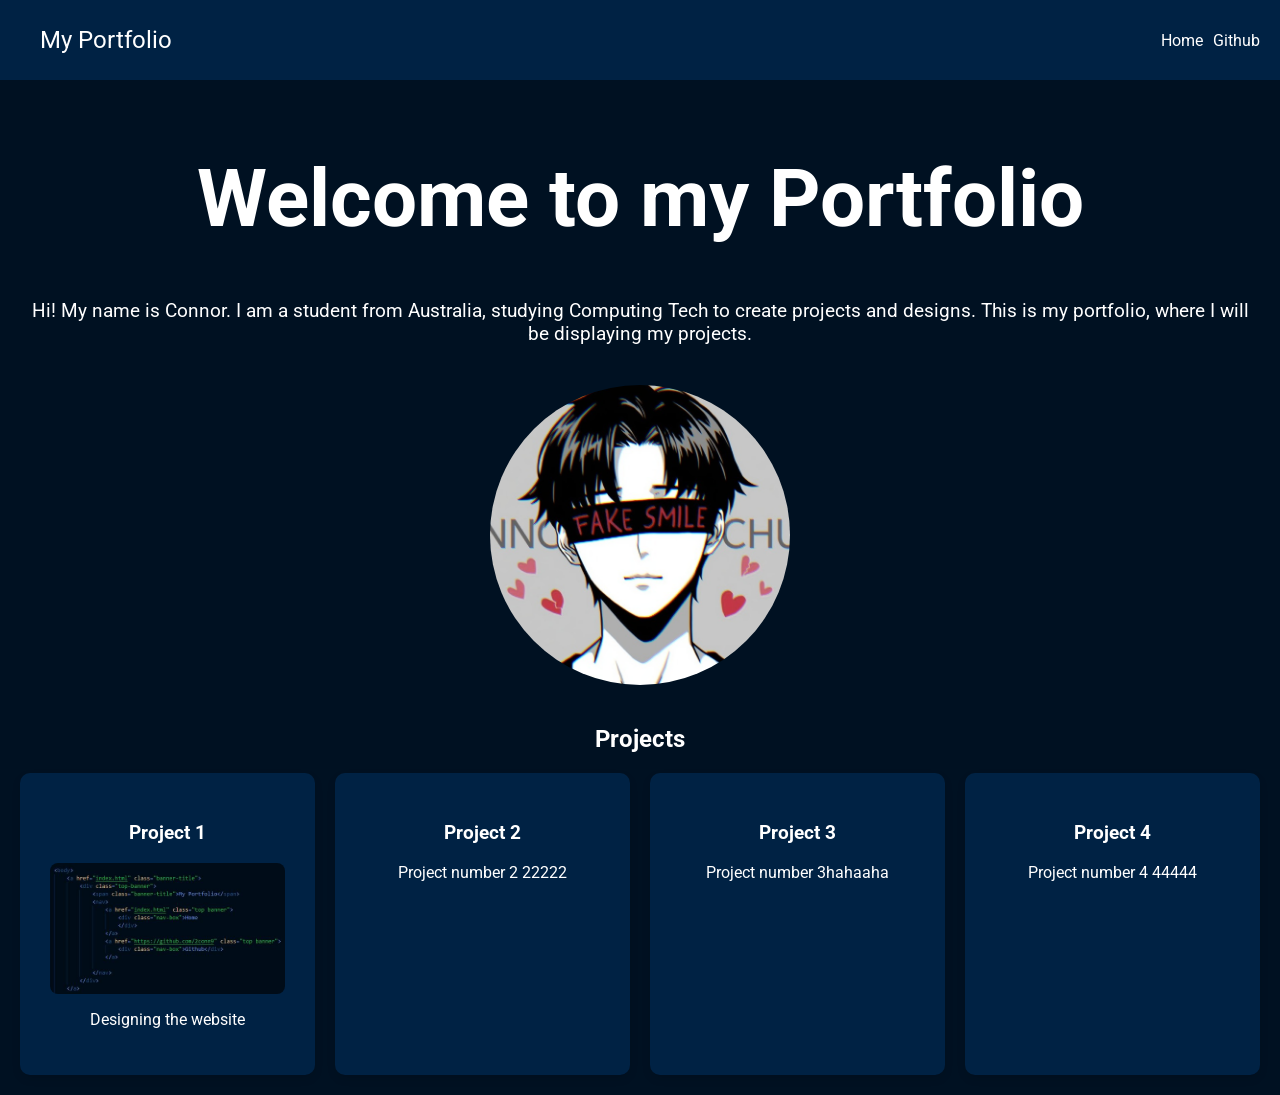
==== index.html @ 7d5fc723 "Change desc" ====
<!DOCTYPE html>
<html lang="en">

<head>
    <link rel="shortcut icon" type="my-icon" href="favicon.png">

<body <link rel="preconnect" href="https://fonts.googleapis.com">
    <link rel="preconnect" href="https://fonts.gstatic.com" crossorigin>
    <link href="https://fonts.googleapis.com/css2?family=Roboto:ital,wght@0,467;1,467&display=swap" rel="stylesheet">
    <meta charset="UTF-8">
    <meta name="viewport" content="width=device-width, initial-scale=1.0">
    <title>Homepage</title>
    <link rel="stylesheet" href="styles.css">
    </head>


    <body>
        <a href="index.html" class="banner-title">
            <div class="top-banner">
                <span class="banner-title">My Portfolio</span>
                <nav>
                    <a href="index.html" class="top banner">
                        <div class="nav-box">Home
                        </div>
                    </a>
                    <a href="https://github.com/2conn9" class="top banner">
                        <div class="nav-box">Github</div>
                    </a>

                </nav>
            </div>
        </a>
        <h1>Welcome to my Portfolio</h1>
        <p style="font-size: 1.2em;">Hi! My name is Connor. I am a student from Australia, studying Computing Tech to
            create projects and
            designs. This is my portfolio, where I will be displaying my projects.</p>
        <img src="profile.jpg" alt="Profile Picture" class="profile-img">
        <div class="Projects">
            <h2>Projects</h2>
            <div class="project-list">
                <a href="project-1.html" class="project-item">
                    <div class="">
                        <h3>Project 1</h3>
                        <img src="image1.jpg" alt="Project 1">
                        <p>Designing the website</p>
                    </div>
                </a>
                <div class=" project-item">
                    <h3>Project 2</h3>
                    <p>Project number 2 22222</p>
                </div>
                <div class="project-item">
                    <h3>Project 3</h3>
                    <p>Project number 3hahaaha</ p>
                </div>
                <div class="project-item">
                    <h3>Project 4</h3>
                    <p>Project number 4 44444</p>
                </div>
            </div>
    </body>

</html>
---- styles.css ----
@import url('https://fonts.googleapis.com/css2?family=Roboto:wght@400;500;700&display=swap');

body {
    font-family: "Roboto", sans-serif;
    background-color: #001122;
    margin: 0;
    padding: 70px 20px 20px 20px;
    text-align: center;
    color: #ffffff;
    text-decoration: none;
}

.top-banner {
    position: fixed;
    top: 0;
    left: 0;
    width: 100%;
    height: 80px;
    background-color: #002244;
    color: white;
    display: flex;
    justify-content: space-between;
    align-items: center;
    z-index: 1000;

}

.top-banner:hover {
    background-color: #012c58;
    transition: background-color 0.3s;
}

nav a,
.nav-box,
.banner-title,
.top-banner a {
    text-decoration: none;
    color: white;
}

nav a:visited,
nav a:active,
nav a:hover {
    color: white;
    text-decoration: none;
}

.banner-title {
    font-size: 24px;
    margin-left: 20px;
    color: white
}

.banner-title:hover {
    color: #66aaff;
    transition: color 0.3s;
}

h1 {
    text-align: center;
    color: white;
    font-size: 80px;
}

nav {
    display: flex;
    justify-content: flex-end;
    gap: 10px;
    margin-right: 20px;

}


.nav-box {
    background-color: transparent;
    border: none;
    padding: 0;
    border-radius: 0;
    box-shadow: none;
    cursor: pointer;
    transition: color 0.3s;
    color: white;

}

.nav-box:hover {
    color: #66aaff;
}

.profile-img {
    width: 300px;
    height: 300px;
    border-radius: 50%;
    object-fit: cover;
    object-position: center 40%;
    display: block;
    margin: 40px auto;
}

.Projects {
    margin-top: 40px;
}

.project-list {
    display: flex;
    justify-content: space-around;
    gap: 20px;

}

.project-item {
    background-color: #002244;
    padding: 30px;
    border-radius: 10px;
    box-shadow: 0 4px 8px rgba(0, 0, 0, 0.1);
    width: 25%;
    min-height: 200px;
    text-align: center;
    color: white;
    text-decoration: none;
}

.project-item:hover {
    background-color: #003366;
    color: white;
    transform: translateY(-2px);
    transition: all 0.3s ease;
}

.project-item img {
    width: 100%;
    height: auto;
    display: block;
    margin: 0 auto;
    border-radius: 8px;
    object-fit: cover;
}

.popup-character {
    position: fixed;
    bottom: -90px;
    right: 20px;
    font-size: 50px;
    transition: transform 0.5s ease;
    cursor: pointer;
    z-index: 1001;
}

.popup-character:hover {
    transform: translateY(-90px);
}
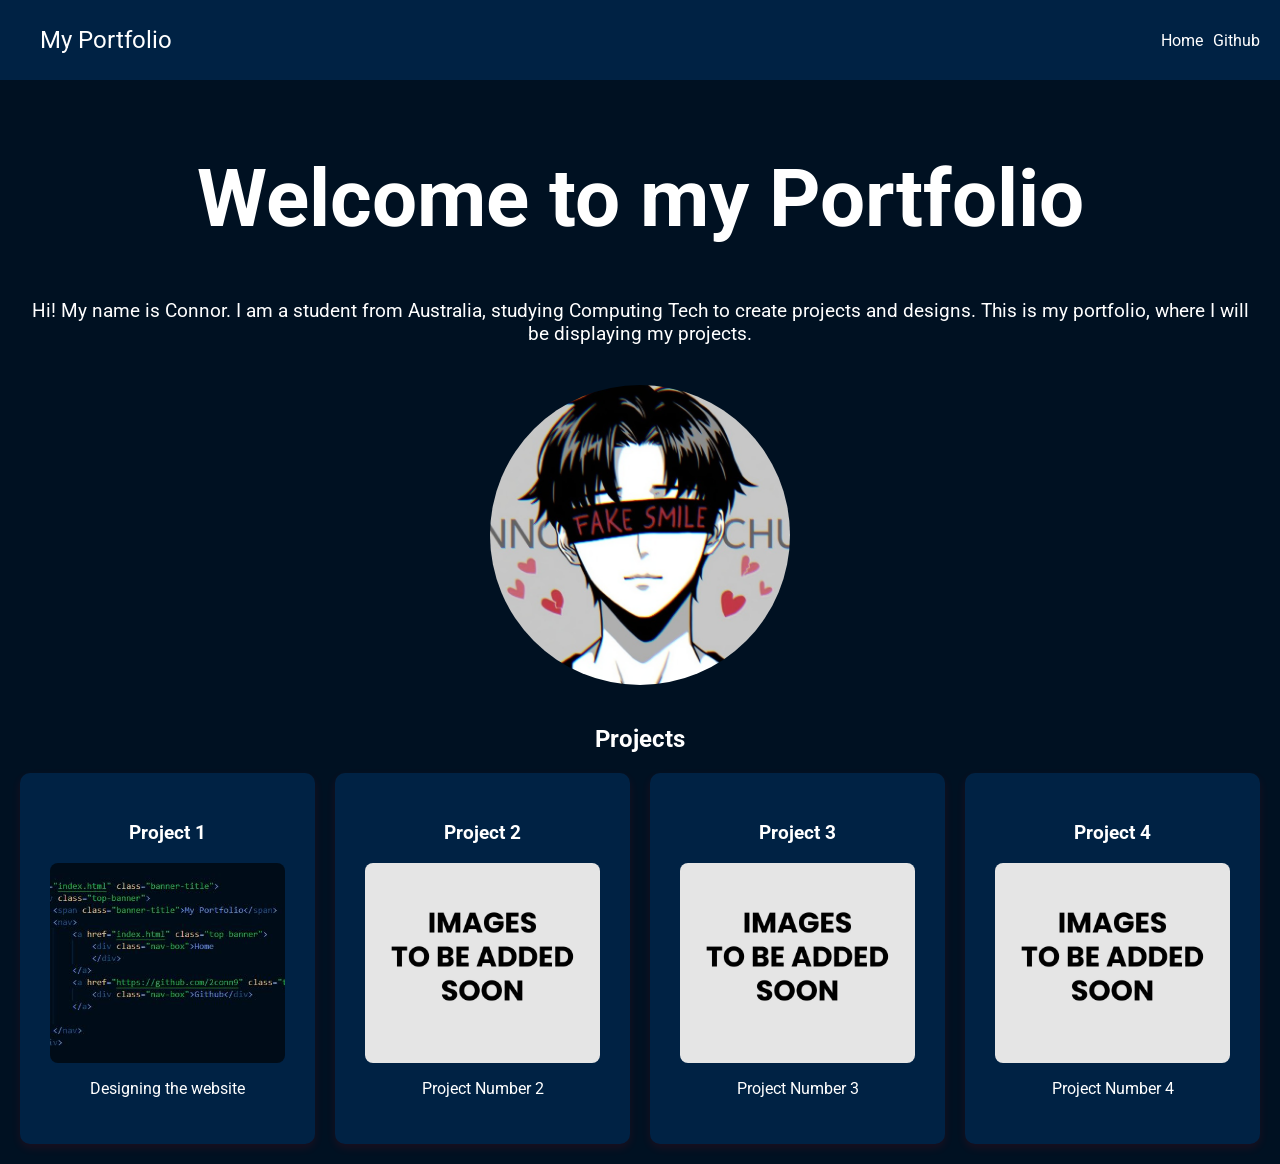
==== commit 1befa891: "ADD MORE IMAGES" ====
--- a/index.html
+++ b/index.html
@@ -9,7 +9,7 @@
     <link href="https://fonts.googleapis.com/css2?family=Roboto:ital,wght@0,467;1,467&display=swap" rel="stylesheet">
     <meta charset="UTF-8">
     <meta name="viewport" content="width=device-width, initial-scale=1.0">
-    <title>Homepage</title>
+    <title>My Portfolio</title>
     <link rel="stylesheet" href="styles.css">
     </head>
 
@@ -47,15 +47,18 @@
                 </a>
                 <div class=" project-item">
                     <h3>Project 2</h3>
-                    <p>Project number 2 22222</p>
+                    <img src="filler.jpg" alt="Project 2">
+                    <p>Project Number 2</p>
                 </div>
                 <div class="project-item">
                     <h3>Project 3</h3>
-                    <p>Project number 3hahaaha</ p>
+                    <img src="filler.jpg" alt="Project 3">
+                    <p>Project Number 3</ p>
                 </div>
                 <div class="project-item">
                     <h3>Project 4</h3>
-                    <p>Project number 4 44444</p>
+                    <img src="filler.jpg" alt="Project 4">
+                    <p>Project Number 4</p>
                 </div>
             </div>
     </body>
--- a/styles.css
+++ b/styles.css
@@ -112,7 +112,7 @@
     background-color: #002244;
     padding: 30px;
     border-radius: 10px;
-    box-shadow: 0 4px 8px rgba(0, 0, 0, 0.1);
+    box-shadow: 0 4px 8px rgba(255, 0, 0, 0.1);
     width: 25%;
     min-height: 200px;
     text-align: center;
@@ -129,23 +129,53 @@
 
 .project-item img {
     width: 100%;
-    height: auto;
+    height: 200px;
     display: block;
     margin: 0 auto;
     border-radius: 8px;
     object-fit: cover;
 }
 
-.popup-character {
-    position: fixed;
-    bottom: -90px;
-    right: 20px;
-    font-size: 50px;
-    transition: transform 0.5s ease;
-    cursor: pointer;
-    z-index: 1001;
+.project-page .project-content {
+    display: flex;
+    flex-wrap: wrap;
+    gap: 30px;
+    justify-content: center;
+    align-items: flex-start;
+    max-width: 1000px;
+    margin: 40px auto 0;
+    padding: 0 20px;
 }
 
-.popup-character:hover {
-    transform: translateY(-90px);
+.project-page .project-text {
+    flex: 1 1 320px;
+    max-width: 720px;
+    text-align: left;
+}
+
+.project-page .project-text p {
+    margin-bottom: 1.25rem;
+    line-height: 1.6;
+    font-size: 1rem;
+}
+
+.project-page .project-images {
+    flex: 0 0 320px;
+    display: flex;
+    flex-direction: column;
+    gap: 20px;
+}
+
+.project-page .project-images img {
+    width: 100%;
+    height: 200px;
+    object-fit: cover;
+    margin: 10px 0;
+    border-radius: 12px;
+    border: 1px solid rgba(255, 255, 255, 0.14);
+}
+
+.project-page .project-images img:hover {
+    transform: scale(1.02);
+    transition: transform 0.5s ease;
 }
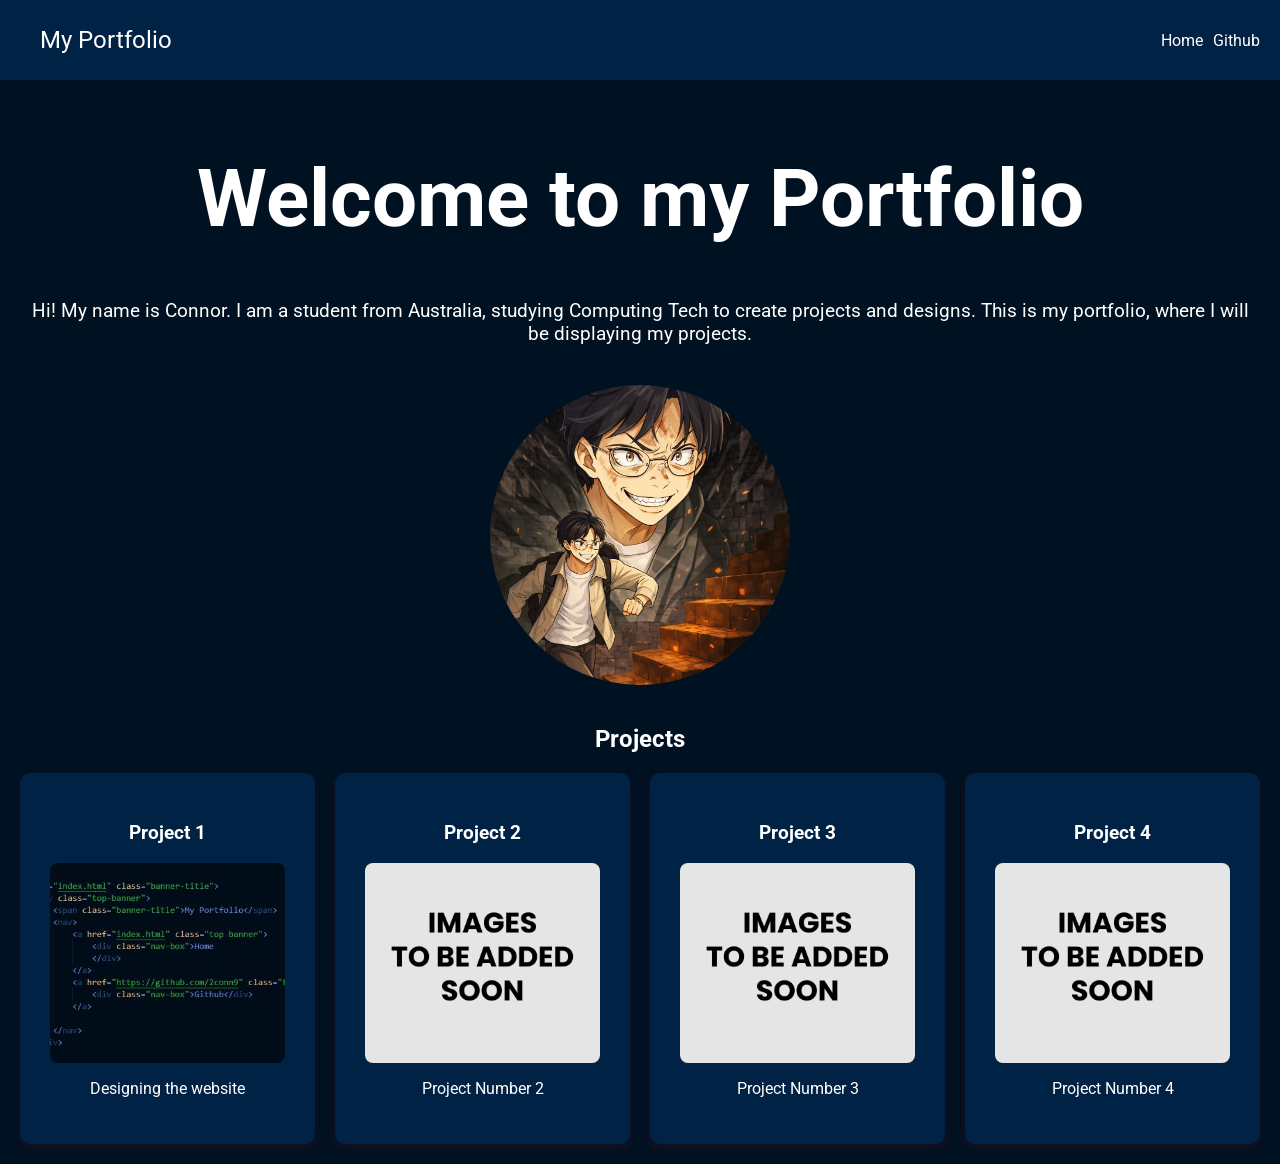
==== commit 37cda6fa: "change pfp" ====
--- a/index.html
+++ b/index.html
@@ -34,7 +34,7 @@
         <p style="font-size: 1.2em;">Hi! My name is Connor. I am a student from Australia, studying Computing Tech to
             create projects and
             designs. This is my portfolio, where I will be displaying my projects.</p>
-        <img src="profile.jpg" alt="Profile Picture" class="profile-img">
+        <img src="profile.png" alt="Profile Picture" class="profile-img">
         <div class="Projects">
             <h2>Projects</h2>
             <div class="project-list">
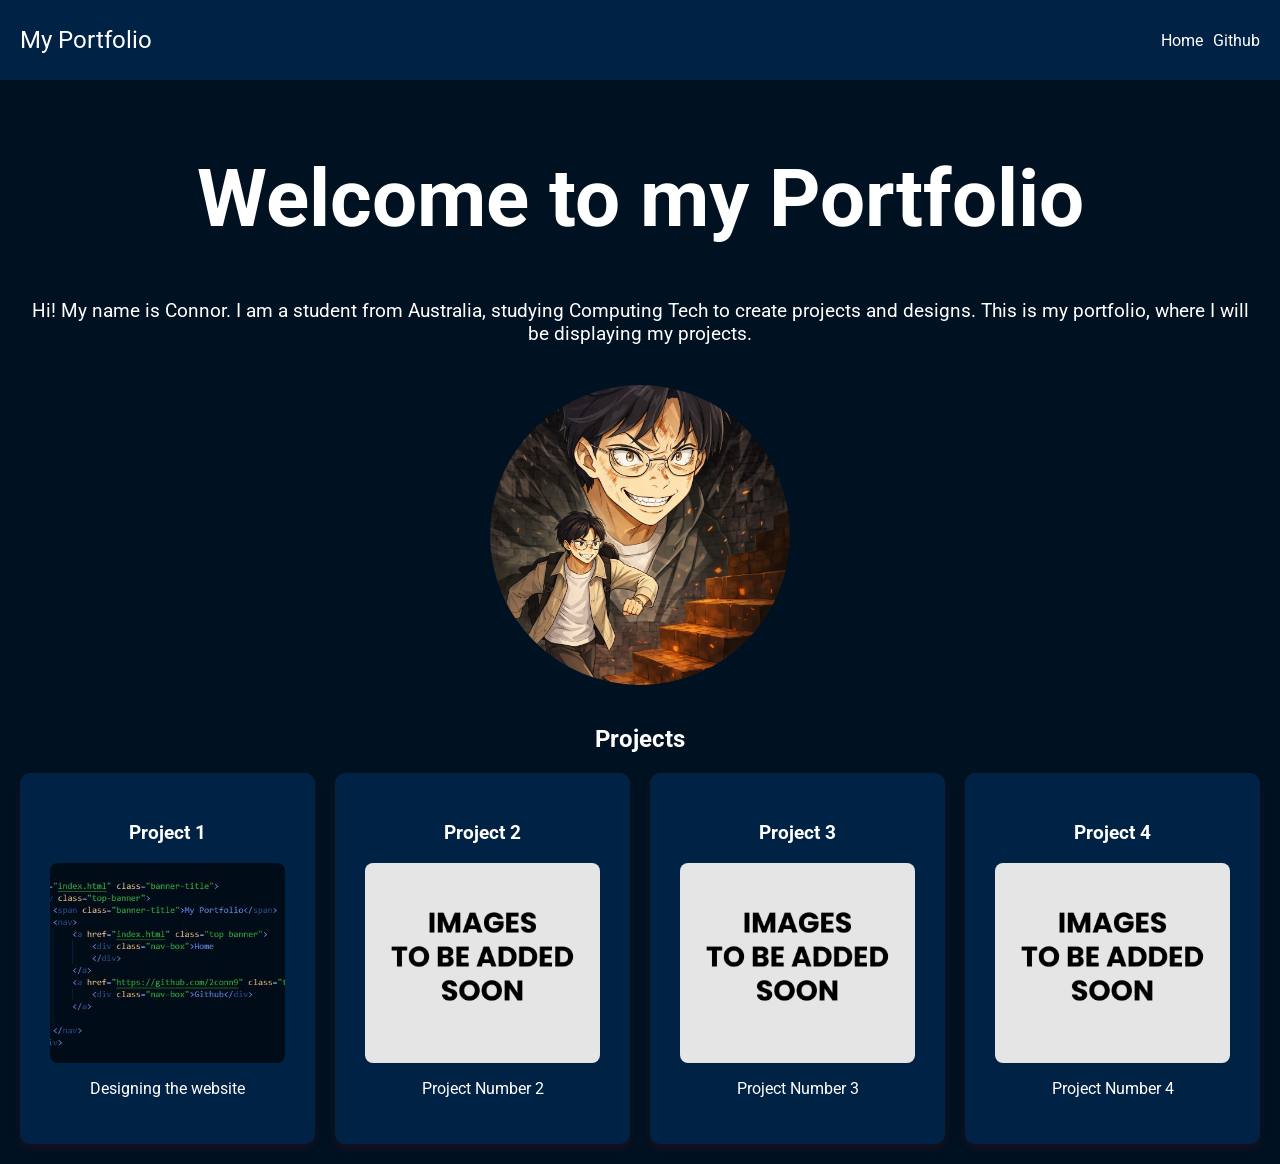
==== commit af76d3ed: "Update links titles" ====
--- a/index.html
+++ b/index.html
@@ -17,7 +17,7 @@
     <body>
         <a href="index.html" class="banner-title">
             <div class="top-banner">
-                <span class="banner-title">My Portfolio</span>
+                My Portfolio
                 <nav>
                     <a href="index.html" class="top banner">
                         <div class="nav-box">Home
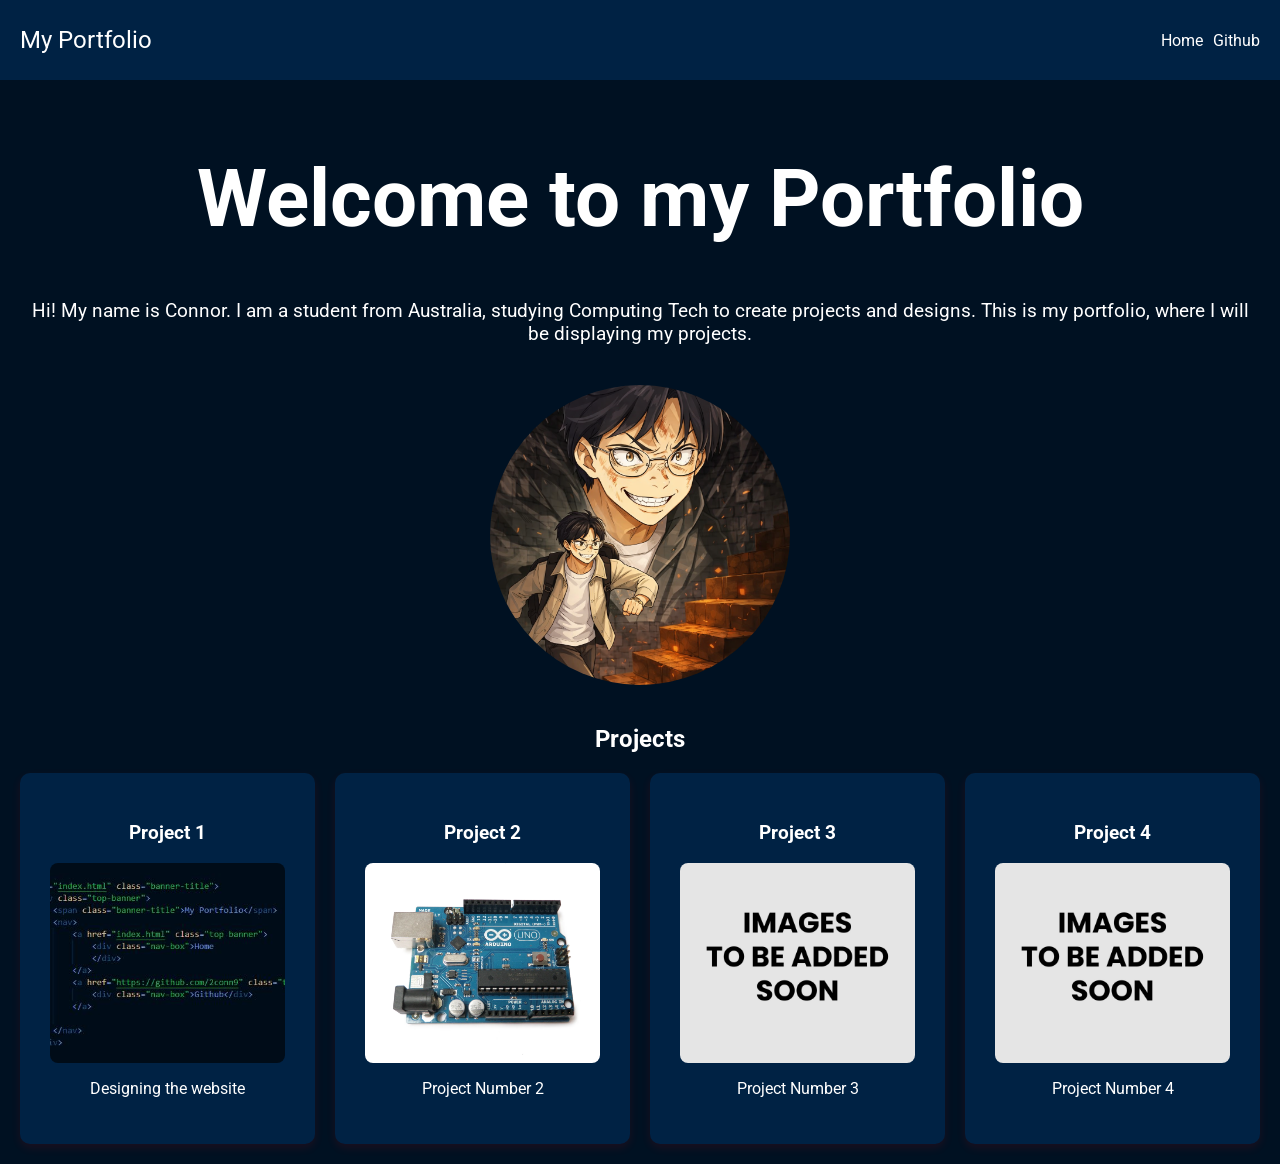
==== commit 1c28707e: "Create project 2 html and upload photos" ====
--- a/index.html
+++ b/index.html
@@ -45,11 +45,11 @@
                         <p>Designing the website</p>
                     </div>
                 </a>
-                <div class=" project-item">
+                <a href="project-2.html" class="project-item">
                     <h3>Project 2</h3>
-                    <img src="filler.jpg" alt="Project 2">
+                    <img src="F2K5L77H05NHB4C.webp" alt="Project 2">
                     <p>Project Number 2</p>
-                </div>
+                </a>
                 <div class="project-item">
                     <h3>Project 3</h3>
                     <img src="filler.jpg" alt="Project 3">
--- a/styles.css
+++ b/styles.css
@@ -166,6 +166,11 @@
     gap: 20px;
 }
 
+.project-two-page .project-images {
+    flex: 0 1 240px;
+    max-width: 100%;
+}
+
 .project-page .project-images img {
     width: 100%;
     height: 200px;
@@ -175,6 +180,11 @@
     border: 1px solid rgba(255, 255, 255, 0.14);
 }
 
+.project-page .project-images img.uncropped-image {
+    height: auto;
+    object-fit: contain;
+}
+
 .project-page .project-images img:hover {
     transform: scale(1.02);
     transition: transform 0.5s ease;
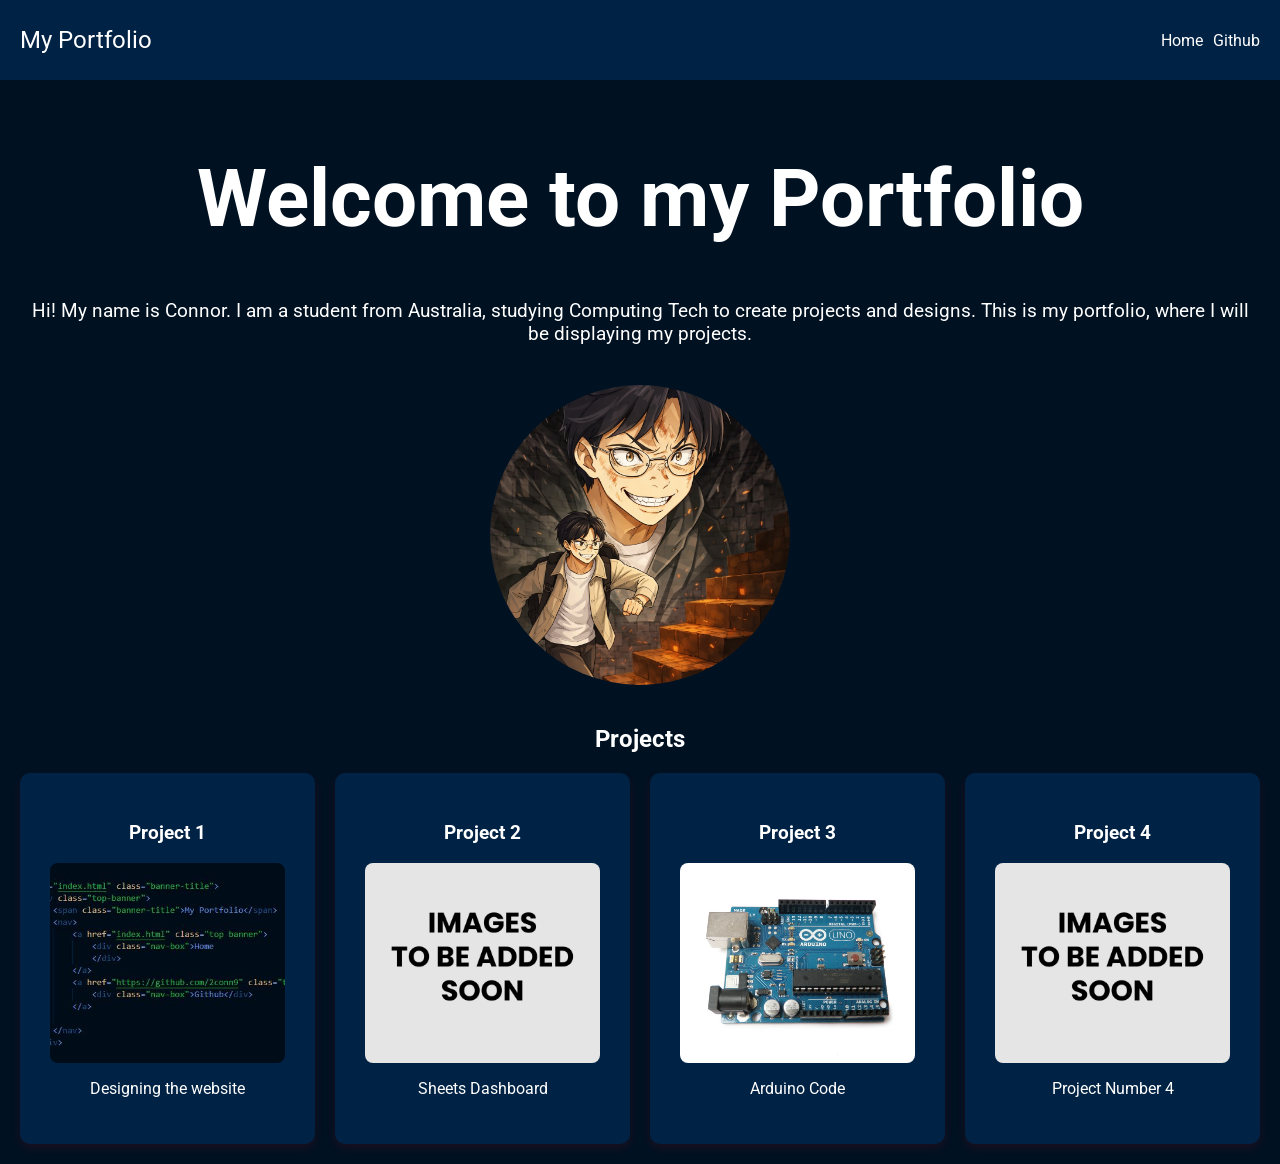
==== commit 9f14cad2: "Move project 2 to project 3" ====
--- a/index.html
+++ b/index.html
@@ -45,16 +45,16 @@
                         <p>Designing the website</p>
                     </div>
                 </a>
-                <a href="project-2.html" class="project-item">
+                <div class="project-item">
                     <h3>Project 2</h3>
-                    <img src="F2K5L77H05NHB4C.webp" alt="Project 2">
-                    <p>Project Number 2</p>
+                    <img src="filler.jpg" alt="Project 2">
+                    <p>Sheets Dashboard</p>
+                </div>
+                <a href="project-3.html" class="project-item">
+                    <h3>Project 3</h3>
+                    <img src="F2K5L77H05NHB4C.webp" alt="Project 3">
+                    <p>Arduino Code</p>
                 </a>
-                <div class="project-item">
-                    <h3>Project 3</h3>
-                    <img src="filler.jpg" alt="Project 3">
-                    <p>Project Number 3</ p>
-                </div>
                 <div class="project-item">
                     <h3>Project 4</h3>
                     <img src="filler.jpg" alt="Project 4">
